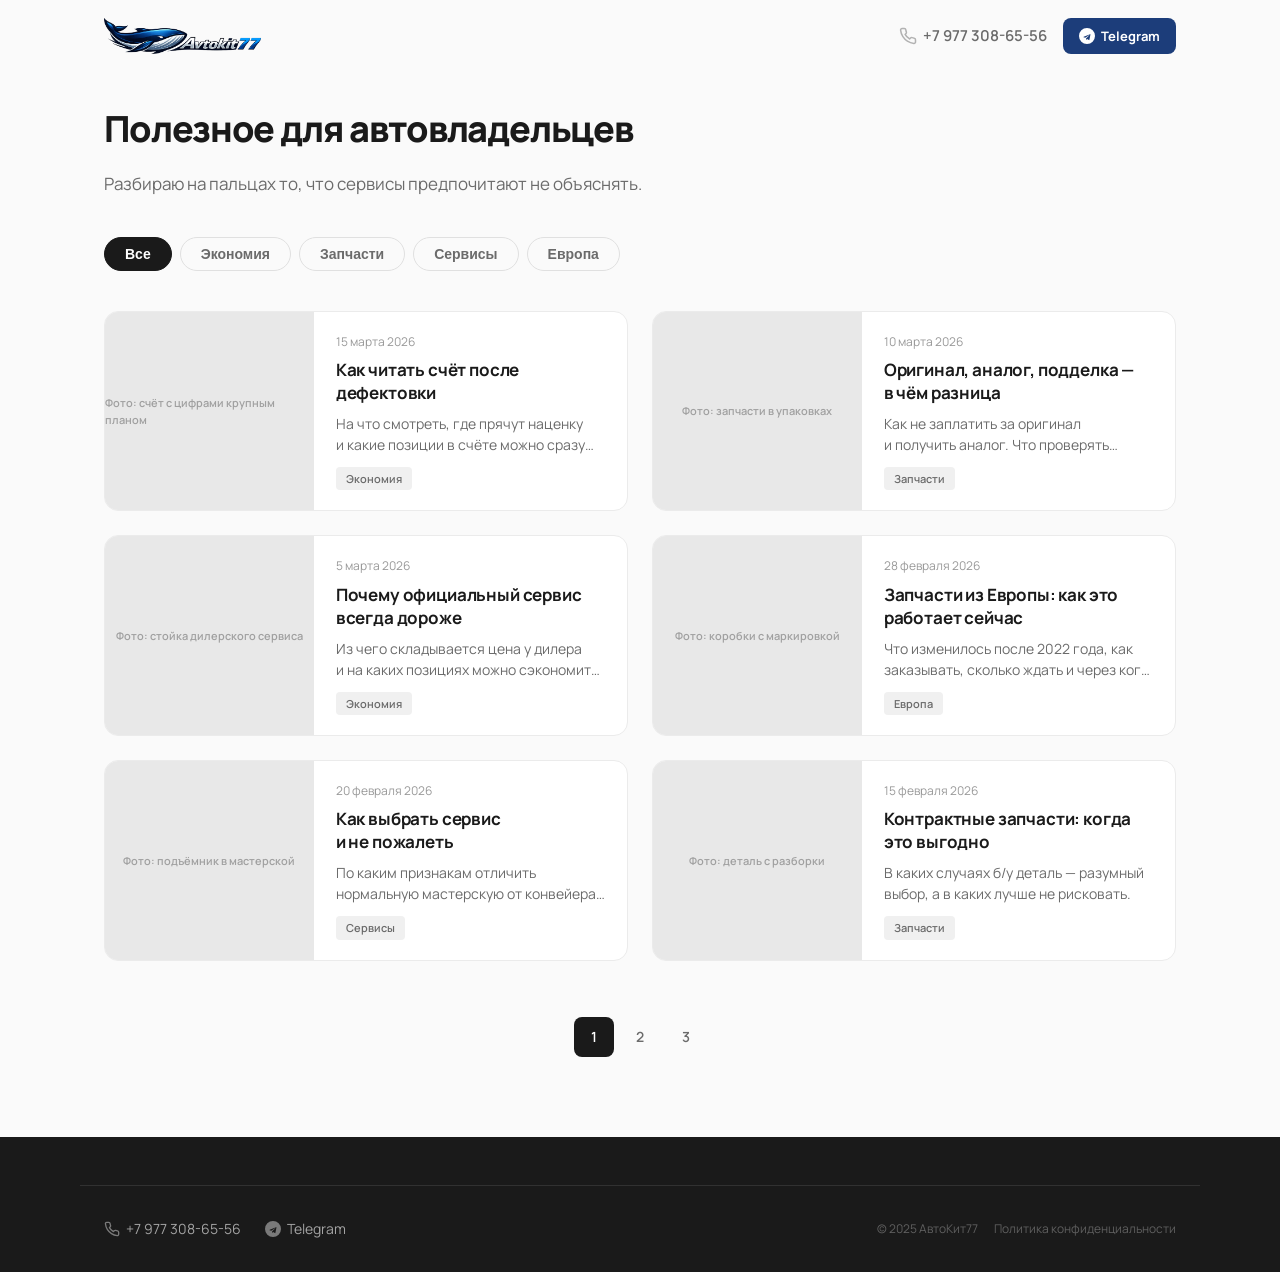
==== blog/index.html @ f8878cfb "Initial commit: landing page + blog Landing: hero, how it works, cases slider, metrics, why me, know" ====
<!DOCTYPE html>
<html lang="ru">
<head>
  <meta charset="UTF-8">
  <meta name="viewport" content="width=device-width, initial-scale=1.0">
  <title>Полезное для автовладельцев — блог АвтоКит77</title>
  <meta name="description" content="Разбираю на пальцах то, что сервисы предпочитают не объяснять. Как читать счета, выбирать запчасти и не переплачивать за ремонт.">
  <link rel="canonical" href="https://autokit.ru/blog/">
  <meta property="og:type" content="website">
  <meta property="og:title" content="Полезное для автовладельцев — блог АвтоКит77">
  <meta property="og:description" content="Разбираю на пальцах то, что сервисы предпочитают не объяснять.">
  <meta property="og:url" content="https://autokit.ru/blog/">
  <meta property="og:locale" content="ru_RU">
  <meta property="og:site_name" content="АвтоКит77">
  <link rel="preconnect" href="https://fonts.googleapis.com">
  <link rel="preconnect" href="https://fonts.gstatic.com" crossorigin>
  <link href="https://fonts.googleapis.com/css2?family=Manrope:wght@400;500;600;700;800&display=swap" rel="stylesheet">
  <link rel="stylesheet" href="/style.css">
  <link rel="stylesheet" href="/blog.css">
  <script src="/script.js" defer></script>
</head>
<body>

<header class="hd" id="hd">
  <div class="hd__in">
    <a href="/" class="hd__logo"><img src="/img/logo-clean.png" alt="АвтоКит" class="hd__logo-img"></a>
    <div class="hd__right">
      <a href="tel:+79773086556" class="hd__phone">
        <svg width="18" height="18" viewBox="0 0 24 24" fill="none" stroke="currentColor" stroke-width="2" stroke-linecap="round" stroke-linejoin="round"><path d="M22 16.92v3a2 2 0 0 1-2.18 2 19.79 19.79 0 0 1-8.63-3.07 19.5 19.5 0 0 1-6-6 19.79 19.79 0 0 1-3.07-8.67A2 2 0 0 1 4.11 2h3a2 2 0 0 1 2 1.72c.127.96.361 1.903.7 2.81a2 2 0 0 1-.45 2.11L8.09 9.91a16 16 0 0 0 6 6l1.27-1.27a2 2 0 0 1 2.11-.45c.907.339 1.85.573 2.81.7A2 2 0 0 1 22 16.92z"/></svg>
        +7 977 308-65-56
      </a>
      <a href="https://t.me/+79773086556" class="hd__tg" target="_blank" rel="noopener">
        <svg width="16" height="16" viewBox="0 0 24 24" fill="currentColor"><path d="M11.944 0A12 12 0 1 0 24 12.056A12.014 12.014 0 0 0 11.944 0Zm5.655 7.82L15.6 17.73c-.12.54-.44.67-.89.42l-2.46-1.81-1.19 1.14a.62.62 0 0 1-.49.24l.18-2.5 4.56-4.12c.2-.18-.04-.27-.3-.1l-5.64 3.55-2.43-.76c-.53-.16-.54-.53.11-.78l9.49-3.66c.44-.16.82.1.68.76Z"/></svg>
        Telegram
      </a>
    </div>
  </div>
</header>

<main class="blog-main">

  <div class="blog-head">
    <h1>Полезное для автовладельцев</h1>
    <p>Разбираю на&nbsp;пальцах то, что сервисы предпочитают не&nbsp;объяснять.</p>
  </div>

  <!-- Фильтры -->
  <div class="blog-filters">
    <button class="blog-tag blog-tag--active" data-filter="all">Все</button>
    <button class="blog-tag" data-filter="economy">Экономия</button>
    <button class="blog-tag" data-filter="parts">Запчасти</button>
    <button class="blog-tag" data-filter="service">Сервисы</button>
    <button class="blog-tag" data-filter="europe">Европа</button>
  </div>

  <!-- Карточки -->
  <div class="blog-grid">

    <a href="kak-chitat-schet-posle-defektovki/" class="blog-card" data-cat="economy">
      <div class="blog-card__img">
        <div class="blog-card__ph">Фото: счёт с цифрами крупным планом</div>
      </div>
      <div class="blog-card__body">
        <span class="blog-card__date">15 марта 2026</span>
        <h2>Как читать счёт после дефектовки</h2>
        <p>На что смотреть, где прячут наценку и&nbsp;какие позиции в&nbsp;счёте можно сразу ставить под сомнение.</p>
        <span class="blog-card__tag">Экономия</span>
      </div>
    </a>

    <a href="#" class="blog-card" data-cat="parts">
      <div class="blog-card__img">
        <div class="blog-card__ph">Фото: запчасти в упаковках</div>
      </div>
      <div class="blog-card__body">
        <span class="blog-card__date">10 марта 2026</span>
        <h2>Оригинал, аналог, подделка — в&nbsp;чём разница</h2>
        <p>Как не&nbsp;заплатить за&nbsp;оригинал и&nbsp;получить аналог. Что проверять на&nbsp;упаковке и&nbsp;внутри.</p>
        <span class="blog-card__tag">Запчасти</span>
      </div>
    </a>

    <a href="#" class="blog-card" data-cat="economy">
      <div class="blog-card__img">
        <div class="blog-card__ph">Фото: стойка дилерского сервиса</div>
      </div>
      <div class="blog-card__body">
        <span class="blog-card__date">5 марта 2026</span>
        <h2>Почему официальный сервис всегда дороже</h2>
        <p>Из&nbsp;чего складывается цена у&nbsp;дилера и&nbsp;на&nbsp;каких позициях можно сэкономить без риска.</p>
        <span class="blog-card__tag">Экономия</span>
      </div>
    </a>

    <a href="#" class="blog-card" data-cat="europe">
      <div class="blog-card__img">
        <div class="blog-card__ph">Фото: коробки с маркировкой</div>
      </div>
      <div class="blog-card__body">
        <span class="blog-card__date">28 февраля 2026</span>
        <h2>Запчасти из Европы: как это работает сейчас</h2>
        <p>Что изменилось после 2022 года, как заказывать, сколько ждать и&nbsp;через кого оплачивать.</p>
        <span class="blog-card__tag">Европа</span>
      </div>
    </a>

    <a href="#" class="blog-card" data-cat="service">
      <div class="blog-card__img">
        <div class="blog-card__ph">Фото: подъёмник в мастерской</div>
      </div>
      <div class="blog-card__body">
        <span class="blog-card__date">20 февраля 2026</span>
        <h2>Как выбрать сервис и&nbsp;не&nbsp;пожалеть</h2>
        <p>По&nbsp;каким признакам отличить нормальную мастерскую от&nbsp;конвейера, который накрутит и&nbsp;навяжет.</p>
        <span class="blog-card__tag">Сервисы</span>
      </div>
    </a>

    <a href="#" class="blog-card" data-cat="parts">
      <div class="blog-card__img">
        <div class="blog-card__ph">Фото: деталь с разборки</div>
      </div>
      <div class="blog-card__body">
        <span class="blog-card__date">15 февраля 2026</span>
        <h2>Контрактные запчасти: когда это выгодно</h2>
        <p>В&nbsp;каких случаях б/у деталь — разумный выбор, а&nbsp;в&nbsp;каких лучше не&nbsp;рисковать.</p>
        <span class="blog-card__tag">Запчасти</span>
      </div>
    </a>

  </div>

  <!-- Пагинация -->
  <nav class="blog-pag">
    <span class="blog-pag__item blog-pag__item--active">1</span>
    <a href="#" class="blog-pag__item">2</a>
    <a href="#" class="blog-pag__item">3</a>
  </nav>

</main>

<!-- Footer (same as landing) -->
<footer class="final-ft" style="padding-top:48px">
  <div class="final-ft__divider" style="margin-top:0"></div>
  <div class="final-ft__footer">
    <div class="final-ft__contacts">
      <a href="tel:+79773086556" class="final-ft__link">
        <svg width="16" height="16" viewBox="0 0 24 24" fill="none" stroke="currentColor" stroke-width="2" stroke-linecap="round" stroke-linejoin="round"><path d="M22 16.92v3a2 2 0 0 1-2.18 2 19.79 19.79 0 0 1-8.63-3.07 19.5 19.5 0 0 1-6-6 19.79 19.79 0 0 1-3.07-8.67A2 2 0 0 1 4.11 2h3a2 2 0 0 1 2 1.72c.127.96.361 1.903.7 2.81a2 2 0 0 1-.45 2.11L8.09 9.91a16 16 0 0 0 6 6l1.27-1.27a2 2 0 0 1 2.11-.45c.907.339 1.85.573 2.81.7A2 2 0 0 1 22 16.92z"/></svg>
        +7 977 308-65-56
      </a>
      <a href="https://t.me/+79773086556" class="final-ft__link" target="_blank" rel="noopener">
        <svg width="16" height="16" viewBox="0 0 24 24" fill="currentColor"><path d="M11.944 0A12 12 0 1 0 24 12.056A12.014 12.014 0 0 0 11.944 0Zm5.655 7.82L15.6 17.73c-.12.54-.44.67-.89.42l-2.46-1.81-1.19 1.14a.62.62 0 0 1-.49.24l.18-2.5 4.56-4.12c.2-.18-.04-.27-.3-.1l-5.64 3.55-2.43-.76c-.53-.16-.54-.53.11-.78l9.49-3.66c.44-.16.82.1.68.76Z"/></svg>
        Telegram
      </a>
    </div>
    <div class="final-ft__legal">
      <span>&copy; 2025 АвтоКит77</span>
      <a href="#">Политика конфиденциальности</a>
    </div>
  </div>
</footer>

</body>
</html>
---- style.css ----
/* ========================================
   VARIABLES
   ======================================== */
:root {
  --bg: #FAFAFA;
  --text: #1A1A1A;
  --text-mid: #6B6B6B;
  --text-light: #999;
  --accent: #1C3D7A;
  --accent-hover: #152F60;
  --font: 'Manrope', system-ui, -apple-system, sans-serif;
}

/* ========================================
   RESET
   ======================================== */
*, *::before, *::after { box-sizing: border-box; margin: 0; padding: 0; }
html { scroll-behavior: smooth; }
body {
  font-family: var(--font);
  font-size: 16px;
  line-height: 1.6;
  color: var(--text);
  background: var(--bg);
  -webkit-font-smoothing: antialiased;
  -moz-osx-font-smoothing: grayscale;
}
img { max-width: 100%; display: block; }
a { color: inherit; text-decoration: none; }

/* ========================================
   HEADER
   ======================================== */
.hd {
  position: fixed; top: 0; left: 0; right: 0; z-index: 100;
  background: transparent;
  transition: background .3s, box-shadow .3s;
}
.hd.scrolled {
  background: rgba(250,250,250,.85);
  backdrop-filter: blur(12px); -webkit-backdrop-filter: blur(12px);
  box-shadow: 0 1px 8px rgba(0,0,0,.06);
}
.hd__in {
  max-width: 1120px; margin: 0 auto; padding: 0 24px;
  display: flex; align-items: center; justify-content: space-between;
  height: 64px;
}
.hd__logo {
  display: flex; align-items: center;
}
.hd__logo-img {
  height: 36px; width: auto;
}
.hd__right {
  display: flex; align-items: center; gap: 16px;
}
.hd__phone {
  display: inline-flex; align-items: center; gap: 6px;
  font-size: 15px; font-weight: 600;
  color: var(--text-mid);
  transition: color .2s;
}
.hd__phone svg { flex-shrink: 0; opacity: .5; }
.hd__phone:hover { color: var(--text); }
.hd__phone:hover svg { opacity: .8; }
.hd__tg {
  display: inline-flex; align-items: center; gap: 6px;
  padding: 8px 16px;
  background: var(--accent); color: #fff;
  font-size: 13px; font-weight: 700;
  border-radius: 8px;
  transition: background .2s;
}
.hd__tg:hover { background: var(--accent-hover); }

/* ========================================
   HERO
   ======================================== */
.hero {
  min-height: 100vh; min-height: 100dvh;
  display: flex; align-items: center;
  background: var(--bg);
  padding-top: 64px;
}

.hero__inner {
  width: 100%; max-width: 1120px; margin: 0 auto;
  padding: 96px 24px 48px;
  display: flex; flex-direction: column;
}

.hero__content {
  max-width: 600px;
}

/* --- H1 --- */
.hero h1 {
  font-size: 32px; font-weight: 800;
  line-height: 1.22; letter-spacing: -.03em;
  color: var(--text);
  margin-bottom: 32px;
}
.hero h1 em {
  font-style: normal;
  color: #fff;
  background: #3B82F6;
  padding: 0 10px;
  border-radius: 4px;
}

/* --- Brand logos --- */
.hero__brands {
  display: flex; flex-wrap: wrap; align-items: center;
  gap: 20px;
  margin-bottom: 24px;
}
.hero__brands-img {
  width: 100%; max-width: 520px;
  height: auto;
}

/* --- Subheading --- */
.hero__sub {
  font-size: 17px; line-height: 1.6;
  color: var(--text-mid);
  margin-bottom: 36px;
}

/* --- CTA --- */
.hero__cta {
  display: inline-block;
  padding: 16px 40px;
  background: var(--accent); color: #fff;
  font-weight: 700; font-size: 16px;
  border-radius: 10px;
  transition: background .2s, transform .15s;
}
.hero__cta:hover {
  background: var(--accent-hover);
  transform: translateY(-1px);
}
.hero__cta:active { transform: none; }

/* --- Trust line --- */
.hero__trust {
  margin-top: 16px;
  font-size: 13px;
  color: var(--text-light);
}

/* --- Photo --- */
.hero__photo {
  margin-top: 48px;
  display: flex; justify-content: center;
}
.hero__img-placeholder {
  width: 240px; aspect-ratio: 4/5;
  background: #F0F0F0;
  border-radius: 16px;
  display: flex; flex-direction: column;
  align-items: center; justify-content: center;
  gap: 4px;
  color: #C0C0C0; font-size: 13px; font-weight: 600;
}

/* ========================================
   HOW IT WORKS
   ======================================== */
.how {
  background: #F5F5F5;
  padding: 80px 0;
}
.how__inner {
  max-width: 1120px; margin: 0 auto; padding: 0 24px;
}
.how h2 {
  font-size: 28px; font-weight: 800;
  letter-spacing: -.02em;
  margin-bottom: 48px;
}
.how__steps {
  display: flex; flex-direction: column;
  gap: 0;
}
.how__step {
  padding: 0 0 32px;
}
.how__num {
  font-size: 40px; font-weight: 800;
  color: var(--accent);
  line-height: 1;
  margin-bottom: 12px;
}
.how__step h3 {
  font-size: 18px; font-weight: 700;
  margin-bottom: 8px;
  letter-spacing: -.01em;
}
.how__step p {
  font-size: 15px; line-height: 1.6;
  color: var(--text-mid);
  max-width: 340px;
}
.how__line {
  width: 1px; height: 32px;
  background: #D5D5D5;
  margin: 0 0 32px 18px;
}
.how__cta {
  margin-top: 48px;
}

/* ========================================
   CASES (slider)
   ======================================== */
.cases {
  background: var(--bg);
  padding: 100px 0 80px;
  overflow: hidden;
}
.cases__head {
  max-width: 1120px; margin: 0 auto; padding: 0 24px;
  display: flex; justify-content: space-between; align-items: center;
  margin-bottom: 48px;
}
.cases h2 {
  font-size: 32px; font-weight: 800;
  letter-spacing: -.02em;
}
.cases__arrows {
  display: flex; gap: 8px;
}
.cases__arrow {
  width: 48px; height: 48px;
  border: 1px solid #D5D5D5;
  border-radius: 50%;
  display: flex; align-items: center; justify-content: center;
  color: var(--text);
  cursor: pointer; background: #fff;
  transition: border-color .2s, color .2s;
}
.cases__arrow:hover {
  border-color: var(--text);
}
.cases__arrow:disabled {
  opacity: .3; pointer-events: none;
}

/* Track */
.cases__track {
  display: flex;
  gap: 24px;
  max-width: 1120px; margin: 0 auto; padding: 0 24px;
  transition: transform .45s cubic-bezier(.4,0,.2,1);
}

/* Single case card */
.case {
  flex: 0 0 100%;
  display: flex; gap: 32px;
  background: #fff;
  border: 1px solid #EBEBEB;
  border-radius: 16px;
  padding: 24px;
  min-height: 0;
}

/* Photo collage (left) */
.case__photos {
  flex: 0 0 46%;
  display: flex; flex-direction: column; gap: 8px;
}
.case__ph {
  background: #F0F0F0;
  border-radius: 10px;
  display: flex; align-items: center; justify-content: center;
  color: #B0B0B0; font-size: 12px; font-weight: 600;
}
.case__ph--main {
  flex: 1;
  min-height: 200px;
}
.case__ph-row {
  display: flex; gap: 8px;
}
.case__ph--small {
  flex: 1;
  height: 120px;
}

/* Text (right) */
.case__text {
  flex: 1;
  display: flex; flex-direction: column; justify-content: center;
}
.case__car {
  font-size: 22px; font-weight: 800;
  letter-spacing: -.02em;
  margin-bottom: 16px;
}
.case__problem {
  font-size: 15px; line-height: 1.6;
  color: var(--text-mid);
  margin-bottom: 16px;
}
.case__solution {
  font-size: 15px; line-height: 1.6;
  color: var(--text);
  margin-bottom: 24px;
}
.case__result {
  font-size: 18px; font-weight: 700;
  margin-bottom: 8px;
}
.case__saving {
  font-size: 20px; font-weight: 800;
  color: var(--accent);
  margin-bottom: 16px;
}
.case__emotion {
  font-size: 14px; line-height: 1.5;
  color: var(--text-light);
  font-style: italic;
}

/* Dots */
.cases__dots {
  display: flex; justify-content: center; gap: 10px;
  margin-top: 32px;
}
.cases__dot {
  width: 10px; height: 10px;
  border-radius: 50%;
  border: none; background: #D5D5D5;
  cursor: pointer;
  transition: background .2s;
}
.cases__dot--active {
  background: var(--accent);
}

/* CTA */
.cases__cta {
  max-width: 1120px; margin: 48px auto 0; padding: 0 24px;
}

/* ========================================
   METRICS
   ======================================== */
.metrics {
  background: #F5F5F5;
  padding: 64px 0;
}
.metrics__inner {
  max-width: 1120px; margin: 0 auto; padding: 0 24px;
  display: flex; align-items: flex-start;
  gap: 0;
}
.metrics__item {
  flex: 1;
  text-align: center;
  padding: 0 20px;
}
.metrics__num {
  font-size: 36px; font-weight: 800;
  color: var(--accent);
  letter-spacing: -.03em;
  line-height: 1.1;
  margin-bottom: 10px;
}
.metrics__num--icon {
  display: flex; justify-content: center;
  color: var(--accent);
}
.metrics__label {
  font-size: 14px; line-height: 1.5;
  color: var(--text-mid);
}
.metrics__div {
  width: 1px;
  align-self: stretch;
  background: #D8D8D8;
  flex-shrink: 0;
}

/* ========================================
   WHY ME
   ======================================== */
.why {
  background: var(--bg);
  padding: 100px 0;
}
.why__inner {
  max-width: 1120px; margin: 0 auto; padding: 0 24px;
  display: flex; gap: 64px; align-items: flex-start;
}
.why__content {
  flex: 1;
}
.why h2 {
  font-size: 32px; font-weight: 800;
  letter-spacing: -.02em;
  margin-bottom: 40px;
  line-height: 1.2;
}
.why__list {
  display: flex; flex-direction: column;
  gap: 28px;
}
.why__item {
  display: flex; gap: 16px;
  align-items: flex-start;
}
.why__icon {
  flex-shrink: 0;
  width: 44px; height: 44px;
  background: #F0F0F0;
  border-radius: 10px;
  display: flex; align-items: center; justify-content: center;
  color: var(--accent);
}
.why__body h3 {
  font-size: 16px; font-weight: 700;
  margin-bottom: 4px;
  letter-spacing: -.01em;
}
.why__body p {
  font-size: 15px; line-height: 1.55;
  color: var(--text-mid);
}
.why__photo {
  flex: 0 0 380px;
  position: sticky; top: 40px;
}
.why__ph {
  width: 100%; aspect-ratio: 3/4;
  background: #F0F0F0;
  border-radius: 16px;
  display: flex; flex-direction: column;
  align-items: center; justify-content: center;
  gap: 6px;
  color: #B0B0B0; font-size: 14px; font-weight: 600;
}

/* ========================================
   KNOWLEDGE BASE
   ======================================== */
.kb {
  background: #F5F5F5;
  padding: 100px 0;
}
.kb__inner {
  max-width: 1120px; margin: 0 auto; padding: 0 24px;
}
.kb h2 {
  font-size: 32px; font-weight: 800;
  letter-spacing: -.02em;
  margin-bottom: 48px;
}
.kb__grid {
  display: grid;
  grid-template-columns: repeat(3, 1fr);
  gap: 24px;
}
.kb__card {
  background: #fff;
  border: 1px solid #EBEBEB;
  border-radius: 14px;
  overflow: hidden;
  text-decoration: none; color: inherit;
  transition: transform .25s, border-color .25s;
}
.kb__card:hover {
  transform: translateY(-4px);
  border-color: var(--accent);
}
.kb__img {
  overflow: hidden;
  aspect-ratio: 16/9;
}
.kb__img img {
  width: 100%; height: 100%;
  object-fit: cover;
  transition: transform .4s;
}
.kb__card:hover .kb__img img {
  transform: scale(1.03);
}
.kb__ph {
  width: 100%; height: 100%;
  background: #E8E8E8;
  display: flex; align-items: center; justify-content: center;
  font-size: 12px; font-weight: 600;
  color: #A0A0A0;
  transition: transform .4s;
}
.kb__card:hover .kb__ph {
  transform: scale(1.03);
}
.kb__body {
  padding: 20px 22px 24px;
}
.kb__card h3 {
  font-size: 16px; font-weight: 700;
  line-height: 1.35;
  margin-bottom: 8px;
  letter-spacing: -.01em;
}
.kb__card p {
  font-size: 14px; line-height: 1.5;
  color: var(--text-mid);
}

/* ========================================
   FAQ
   ======================================== */
.faq {
  background: var(--bg);
  padding: 100px 0;
}
.faq__inner {
  max-width: 720px; margin: 0 auto; padding: 0 24px;
}
.faq h2 {
  font-size: 32px; font-weight: 800;
  letter-spacing: -.02em;
  margin-bottom: 48px;
}
.faq__list {
  display: flex; flex-direction: column;
}
.faq__item {
  border-bottom: 1px solid #E8E8E8;
}
.faq__item:first-child { border-top: 1px solid #E8E8E8; }
.faq__q {
  width: 100%; padding: 20px 0;
  display: flex; justify-content: space-between; align-items: center;
  gap: 16px; text-align: left;
  font-size: 16px; font-weight: 700;
  background: none; border: none; cursor: pointer;
  color: var(--text);
}
.faq__q span { flex: 1; }
.faq__chevron {
  flex-shrink: 0;
  color: var(--text-light);
  transition: transform .3s;
}
.faq__item.open .faq__chevron {
  transform: rotate(180deg);
}
.faq__a {
  max-height: 0; overflow: hidden;
  transition: max-height .35s ease;
}
.faq__a p {
  padding: 0 0 20px;
  font-size: 15px; line-height: 1.6;
  color: var(--text-mid);
}

/* ========================================
   FINAL CTA + FOOTER (unified)
   ======================================== */
.final-ft {
  background: #1A1A1A;
  padding: 100px 0 32px;
}

/* CTA area */
.final-ft__cta {
  max-width: 640px; margin: 0 auto; padding: 0 24px;
  text-align: center;
}
.final-ft h2 {
  font-size: 32px; font-weight: 800;
  color: #fff;
  letter-spacing: -.02em;
  line-height: 1.2;
  margin-bottom: 16px;
}
.final-ft__sub {
  font-size: 17px; line-height: 1.6;
  color: rgba(255,255,255,.5);
  margin-bottom: 40px;
}
.final-ft__btn {
  display: inline-flex; gap: 10px;
}
.final-ft__alt {
  margin-top: 24px;
  font-size: 14px;
  color: rgba(255,255,255,.35);
}
.final-ft__alt a {
  color: rgba(255,255,255,.6);
  transition: color .2s;
}
.final-ft__alt a:hover { color: #fff; }

/* Divider */
.final-ft__divider {
  max-width: 1120px; margin: 64px auto 0;
  padding: 0 24px;
  border-top: 1px solid rgba(255,255,255,.1);
}

/* Footer area */
.final-ft__footer {
  max-width: 1120px; margin: 0 auto;
  padding: 32px 24px 0;
  display: flex; justify-content: space-between; align-items: center;
}
.final-ft__contacts {
  display: flex; gap: 24px;
}
.final-ft__link {
  display: inline-flex; align-items: center; gap: 6px;
  font-size: 14px;
  color: rgba(255,255,255,.6);
  transition: color .2s;
}
.final-ft__link:hover { color: #fff; }
.final-ft__link svg { flex-shrink: 0; opacity: .7; }
.final-ft__link:hover svg { opacity: 1; }
.final-ft__legal {
  display: flex; align-items: center; gap: 16px;
  font-size: 12px; color: rgba(255,255,255,.3);
}
.final-ft__legal a {
  color: rgba(255,255,255,.3);
  transition: color .2s;
}
.final-ft__legal a:hover { color: rgba(255,255,255,.6); }

/* ========================================
   MODAL
   ======================================== */
.modal {
  position: fixed; inset: 0; z-index: 9999;
  display: flex; align-items: center; justify-content: center;
  padding: 16px;
  opacity: 0; pointer-events: none;
  transition: opacity .3s;
}
.modal.open {
  opacity: 1; pointer-events: auto;
}
.modal__overlay {
  position: absolute; inset: 0;
  background: rgba(0,0,0,.55);
}
.modal__card {
  position: relative;
  background: #fff;
  border-radius: 16px;
  width: 100%; max-width: 480px;
  max-height: 90vh; overflow-y: auto;
  padding: 36px 32px;
  transform: translateY(20px);
  transition: transform .3s;
}
.modal.open .modal__card {
  transform: none;
}
.modal__close {
  position: absolute; top: 16px; right: 16px;
  width: 36px; height: 36px;
  display: flex; align-items: center; justify-content: center;
  color: var(--text-light); background: none; border: none;
  cursor: pointer; border-radius: 8px;
  transition: background .2s, color .2s;
}
.modal__close:hover { background: #F0F0F0; color: var(--text); }
.modal__title {
  font-size: 22px; font-weight: 800;
  letter-spacing: -.02em;
  margin-bottom: 8px;
}
.modal__sub {
  font-size: 14px; line-height: 1.5;
  color: var(--text-mid);
  margin-bottom: 28px;
}
.modal__form {
  display: flex; flex-direction: column; gap: 14px;
}
.modal__input {
  width: 100%; padding: 13px 16px;
  border: 1.5px solid #E0E0E0;
  border-radius: 10px;
  font-size: 15px; color: var(--text);
  background: #FAFAFA;
  outline: none;
  transition: border-color .2s, background .2s;
}
.modal__input:focus {
  border-color: var(--accent); background: #fff;
}
.modal__input::placeholder { color: #A0A0A0; }
.modal__textarea { resize: vertical; min-height: 72px; }

/* Drop zone */
.modal__drop {
  display: block; cursor: pointer;
  border: 1.5px dashed #D0D0D0;
  border-radius: 10px;
  padding: 20px;
  transition: border-color .2s, background .2s;
}
.modal__drop:hover,
.modal__drop.dragover {
  border-color: var(--accent); background: rgba(28,61,122,.03);
}
.modal__file-input {
  position: absolute; width: 0; height: 0; opacity: 0;
}
.modal__drop-content {
  display: flex; flex-direction: column;
  align-items: center; gap: 8px;
  color: #A0A0A0;
}
.modal__drop-content span { font-size: 13px; }
.modal__files {
  display: flex; flex-wrap: wrap; gap: 8px;
  margin-top: 8px;
}
.modal__file-tag {
  display: inline-flex; align-items: center; gap: 6px;
  padding: 4px 10px;
  background: #F0F0F0;
  border-radius: 6px;
  font-size: 12px; color: var(--text-mid);
}
.modal__file-rm {
  background: none; border: none; cursor: pointer;
  color: var(--text-light); font-size: 14px; line-height: 1;
  padding: 0;
}
.modal__file-rm:hover { color: var(--text); }

/* Submit */
.modal__submit {
  width: 100%; padding: 15px;
  background: var(--accent); color: #fff;
  font-size: 16px; font-weight: 700;
  border: none; border-radius: 10px;
  cursor: pointer;
  transition: background .2s;
}
.modal__submit:hover { background: var(--accent-hover); }
.modal__submit:disabled { opacity: .5; pointer-events: none; }
.modal__legal {
  font-size: 12px; color: var(--text-light);
  text-align: center;
}
.modal__legal a { color: var(--text-mid); text-decoration: underline; }

/* Success */
.modal__success {
  text-align: center; padding: 24px 0;
}
.modal__success svg {
  color: var(--accent); margin-bottom: 16px;
}
.modal__success h3 {
  font-size: 22px; font-weight: 800;
  margin-bottom: 8px;
}
.modal__success p {
  font-size: 15px; color: var(--text-mid);
  line-height: 1.5;
}

/* ========================================
   UTILITIES
   ======================================== */
.sr-only {
  position: absolute;
  width: 1px; height: 1px;
  padding: 0; margin: -1px;
  overflow: hidden;
  clip: rect(0,0,0,0);
  white-space: nowrap;
  border: 0;
}

/* ========================================
   DESKTOP (900px+)
   ======================================== */
@media (min-width: 900px) {

  .hd__in { height: 72px; }

  .hero__inner {
    flex-direction: row;
    align-items: center;
    padding-top: 0; padding-bottom: 0;
    min-height: 100vh; min-height: 100dvh;
    gap: 48px;
  }

  .hero__content {
    flex: 1 1 58%;
  }

  .hero h1 { font-size: 40px; }

  .hero__photo {
    flex: 0 0 36%;
    margin-top: 0;
    align-self: center;
    justify-content: flex-end;
  }

  .hero__img-placeholder {
    width: 100%; max-width: 340px;
    aspect-ratio: 3/4;
    border-radius: 20px;
  }

  .how { padding: 100px 0; }
  .how h2 { font-size: 32px; margin-bottom: 56px; }
  .how__steps {
    flex-direction: row;
    gap: 0;
    align-items: flex-start;
  }
  .how__step {
    flex: 1; padding: 0 24px 0 0;
  }
  .how__line {
    width: 1px; height: 80px;
    margin: 12px 24px 0 0;
    flex-shrink: 0;
  }
  .how__cta { margin-top: 56px; }
}

@media (min-width: 1100px) {
  .hero h1 { font-size: 46px; }
  .hero__inner { gap: 64px; }
  .hero__img-placeholder { max-width: 420px; }
}
---- blog.css ----
/* ========================================
   BLOG — Listing page
   ======================================== */
.blog-main {
  max-width: 1120px; margin: 0 auto;
  padding: 100px 24px 80px;
}
.blog-head {
  margin-bottom: 40px;
}
.blog-head h1 {
  font-size: 36px; font-weight: 800;
  letter-spacing: -.03em;
  margin-bottom: 12px;
}
.blog-head p {
  font-size: 17px; color: var(--text-mid);
}

/* Filters */
.blog-filters {
  display: flex; gap: 8px;
  margin-bottom: 40px;
  overflow-x: auto;
  -webkit-overflow-scrolling: touch;
}
.blog-tag {
  padding: 8px 20px;
  border: 1.5px solid #E0E0E0;
  border-radius: 999px;
  font-size: 14px; font-weight: 600;
  color: var(--text-mid);
  background: none; cursor: pointer;
  white-space: nowrap;
  transition: all .2s;
}
.blog-tag:hover {
  border-color: var(--text);
  color: var(--text);
}
.blog-tag--active {
  background: var(--text);
  color: #fff;
  border-color: var(--text);
}

/* Card grid — 2 columns */
.blog-grid {
  display: grid;
  grid-template-columns: 1fr 1fr;
  gap: 24px;
}

/* Blog card — horizontal */
.blog-card {
  display: flex;
  background: #fff;
  border: 1px solid #EBEBEB;
  border-radius: 14px;
  overflow: hidden;
  text-decoration: none; color: inherit;
  transition: transform .25s, border-color .25s;
}
.blog-card:hover {
  transform: translateY(-3px);
  border-color: var(--accent);
}
.blog-card__img {
  flex: 0 0 40%;
  overflow: hidden;
  aspect-ratio: 3/2;
}
.blog-card__img img {
  width: 100%; height: 100%;
  object-fit: cover;
  transition: transform .4s;
}
.blog-card:hover .blog-card__img img,
.blog-card:hover .blog-card__ph {
  transform: scale(1.03);
}
.blog-card__ph {
  width: 100%; height: 100%;
  background: #E8E8E8;
  display: flex; align-items: center; justify-content: center;
  font-size: 11px; font-weight: 600; color: #A0A0A0;
  transition: transform .4s;
}
.blog-card__body {
  flex: 1;
  padding: 20px 22px;
  display: flex; flex-direction: column;
}
.blog-card__date {
  font-size: 12px; color: var(--text-light);
  margin-bottom: 8px;
}
.blog-card h2, .blog-card h3 {
  font-size: 17px; font-weight: 700;
  line-height: 1.35;
  letter-spacing: -.01em;
  margin-bottom: 8px;
  display: -webkit-box;
  -webkit-line-clamp: 2;
  -webkit-box-orient: vertical;
  overflow: hidden;
}
.blog-card p {
  font-size: 14px; line-height: 1.5;
  color: var(--text-mid);
  display: -webkit-box;
  -webkit-line-clamp: 2;
  -webkit-box-orient: vertical;
  overflow: hidden;
  flex: 1;
}
.blog-card__tag {
  display: inline-block;
  margin-top: 12px;
  padding: 3px 10px;
  background: #F0F0F0;
  border-radius: 4px;
  font-size: 11px; font-weight: 600;
  color: var(--text-mid);
  align-self: flex-start;
}

/* Compact cards (related) */
.blog-card--compact {
  flex-direction: column;
}
.blog-card--compact .blog-card__img {
  flex: none;
  aspect-ratio: 16/9;
}

/* Pagination */
.blog-pag {
  display: flex; justify-content: center;
  gap: 6px;
  margin-top: 56px;
}
.blog-pag__item {
  display: flex; align-items: center; justify-content: center;
  width: 40px; height: 40px;
  border-radius: 8px;
  font-size: 14px; font-weight: 600;
  color: var(--text-mid);
  text-decoration: none;
  transition: background .2s, color .2s;
}
.blog-pag__item:hover {
  background: #F0F0F0; color: var(--text);
}
.blog-pag__item--active {
  background: var(--text); color: #fff;
}

/* ========================================
   ARTICLE — Single page
   ======================================== */
.article-main {
  padding-top: 84px;
}

/* Breadcrumbs */
.breadcrumbs {
  max-width: 720px; margin: 0 auto;
  padding: 0 24px 24px;
  font-size: 13px; color: var(--text-light);
}
.breadcrumbs a {
  color: var(--text-mid);
  transition: color .2s;
}
.breadcrumbs a:hover { color: var(--text); }
.breadcrumbs__sep { margin: 0 6px; }

/* Article */
.article {
  max-width: 720px; margin: 0 auto;
  padding: 0 24px 80px;
}
.article__header {
  margin-bottom: 32px;
}
.article__header h1 {
  font-size: 36px; font-weight: 800;
  line-height: 1.2;
  letter-spacing: -.03em;
  margin-bottom: 12px;
}
.article__meta {
  font-size: 14px; color: var(--text-light);
}

/* Hero image */
.article__hero {
  margin-bottom: 40px;
  border-radius: 14px;
  overflow: hidden;
}
.article__hero img {
  width: 100%; display: block;
}
.article__hero-ph {
  width: 100%; aspect-ratio: 16/9;
  background: #E8E8E8;
  display: flex; align-items: center; justify-content: center;
  font-size: 13px; font-weight: 600; color: #A0A0A0;
  border-radius: 14px;
}

/* Content */
.article__content {
  font-size: 17px; line-height: 1.7;
  color: var(--text);
}
.article__content p {
  margin-bottom: 20px;
}
.article__content h2 {
  font-size: 24px; font-weight: 800;
  letter-spacing: -.02em;
  margin: 40px 0 16px;
}
.article__content h3 {
  font-size: 20px; font-weight: 700;
  margin: 32px 0 12px;
}
.article__content ul, .article__content ol {
  margin: 0 0 20px 24px;
}
.article__content li {
  margin-bottom: 10px;
  list-style: disc;
}
.article__content ol li { list-style: decimal; }
.article__content blockquote {
  margin: 28px 0;
  padding: 16px 0 16px 24px;
  border-left: 3px solid var(--accent);
}
.article__content blockquote p {
  margin: 0;
  font-size: 16px;
  color: var(--text-mid);
  font-style: italic;
}
.article__content strong { font-weight: 700; }
.article__content img {
  border-radius: 10px;
  margin: 24px 0;
}

/* Author block */
.article__author {
  margin-top: 56px; padding-top: 32px;
  border-top: 1px solid #E8E8E8;
  display: flex; align-items: center; gap: 16px;
  flex-wrap: wrap;
}
.article__author-photo { flex-shrink: 0; }
.article__author-ph {
  width: 48px; height: 48px;
  background: #E8E8E8;
  border-radius: 50%;
  display: flex; align-items: center; justify-content: center;
  font-size: 18px; font-weight: 800; color: var(--text-mid);
}
.article__author-info {
  flex: 1;
}
.article__author-info strong {
  display: block; font-size: 15px;
}
.article__author-info p {
  font-size: 13px; color: var(--text-mid);
  margin: 2px 0 0;
}
.article__author .hero__cta {
  font-size: 14px; padding: 12px 24px;
}

/* Related */
.article__related {
  margin-top: 56px; padding-top: 40px;
  border-top: 1px solid #E8E8E8;
}
.article__related h2 {
  font-size: 24px; font-weight: 800;
  margin-bottom: 24px;
}
.article__related-grid {
  display: grid;
  grid-template-columns: 1fr 1fr;
  gap: 20px;
}
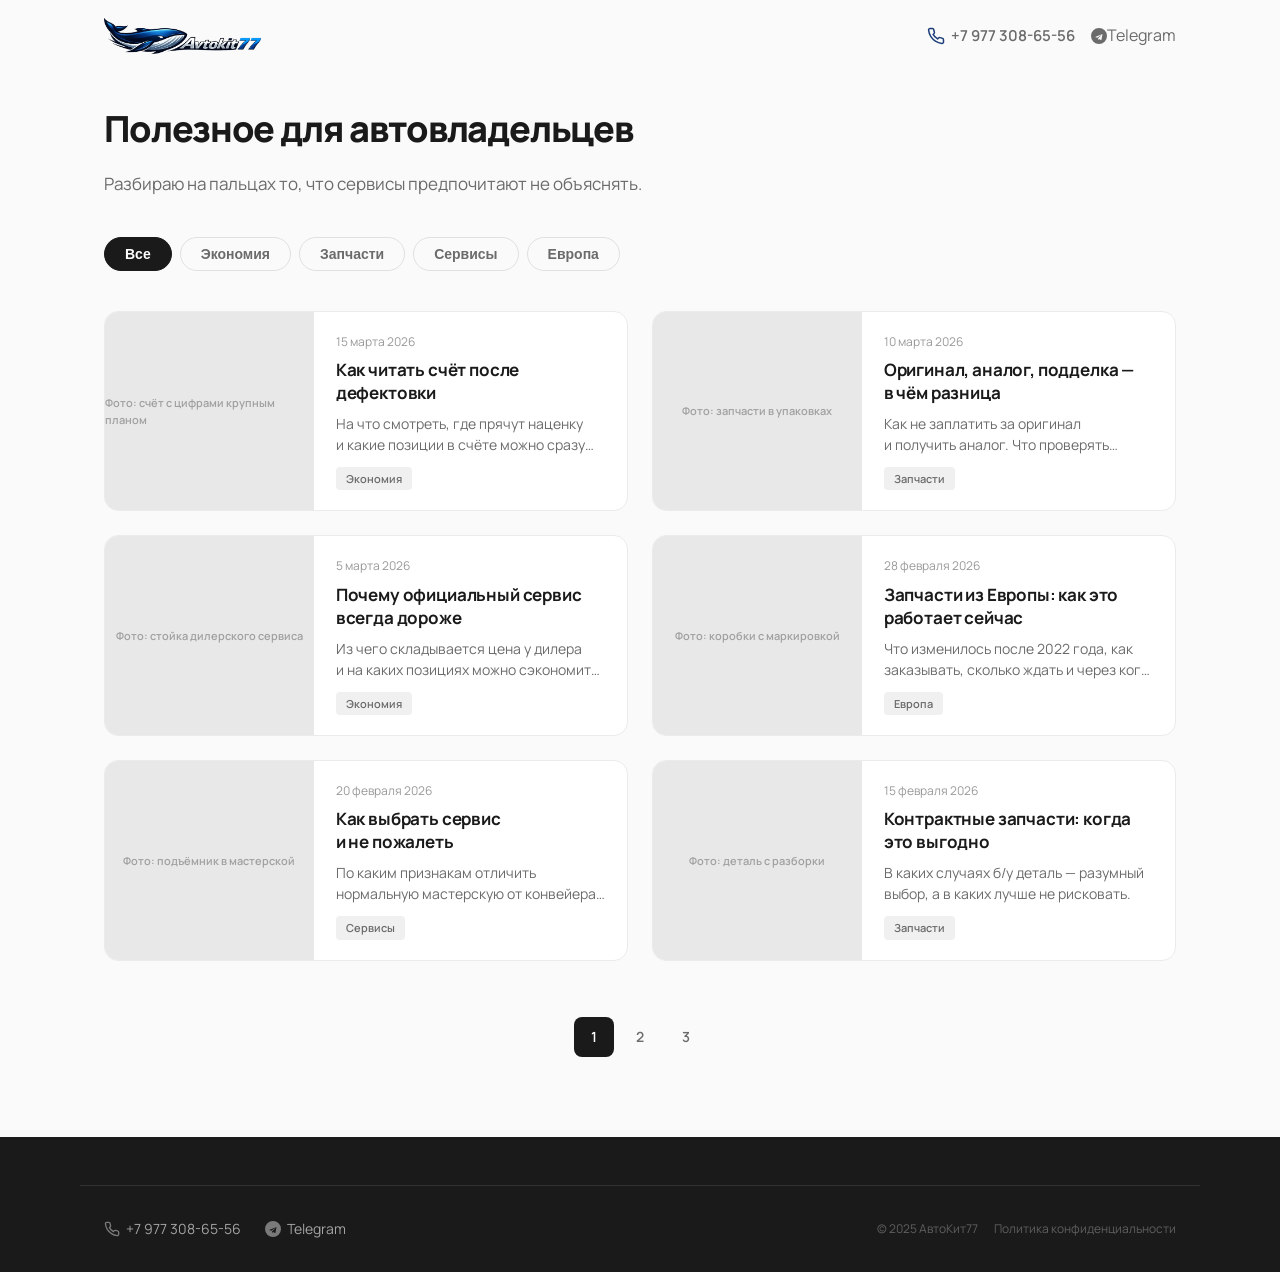
==== commit 95a0f341: "Convert images to WebP" ====
--- a/blog/index.html
+++ b/blog/index.html
@@ -2,7 +2,7 @@
 <html lang="ru">
 <head>
   <meta charset="UTF-8">
-  <meta name="viewport" content="width=device-width, initial-scale=1.0">
+<meta name="viewport" content="width=device-width, initial-scale=1.0">
   <title>Полезное для автовладельцев — блог АвтоКит77</title>
   <meta name="description" content="Разбираю на пальцах то, что сервисы предпочитают не объяснять. Как читать счета, выбирать запчасти и не переплачивать за ремонт.">
   <link rel="canonical" href="https://autokit.ru/blog/">
@@ -15,15 +15,15 @@
   <link rel="preconnect" href="https://fonts.googleapis.com">
   <link rel="preconnect" href="https://fonts.gstatic.com" crossorigin>
   <link href="https://fonts.googleapis.com/css2?family=Manrope:wght@400;500;600;700;800&display=swap" rel="stylesheet">
-  <link rel="stylesheet" href="/style.css">
-  <link rel="stylesheet" href="/blog.css">
-  <script src="/script.js" defer></script>
+  <link rel="stylesheet" href="../style.css">
+  <link rel="stylesheet" href="../blog.css">
+  <script src="../script.js" defer></script>
 </head>
 <body>
 
 <header class="hd" id="hd">
   <div class="hd__in">
-    <a href="/" class="hd__logo"><img src="/img/logo-clean.png" alt="АвтоКит" class="hd__logo-img"></a>
+    <a href="../" class="hd__logo"><img src="../img/logo-clean.webp" alt="АвтоКит" class="hd__logo-img"></a>
     <div class="hd__right">
       <a href="tel:+79773086556" class="hd__phone">
         <svg width="18" height="18" viewBox="0 0 24 24" fill="none" stroke="currentColor" stroke-width="2" stroke-linecap="round" stroke-linejoin="round"><path d="M22 16.92v3a2 2 0 0 1-2.18 2 19.79 19.79 0 0 1-8.63-3.07 19.5 19.5 0 0 1-6-6 19.79 19.79 0 0 1-3.07-8.67A2 2 0 0 1 4.11 2h3a2 2 0 0 1 2 1.72c.127.96.361 1.903.7 2.81a2 2 0 0 1-.45 2.11L8.09 9.91a16 16 0 0 0 6 6l1.27-1.27a2 2 0 0 1 2.11-.45c.907.339 1.85.573 2.81.7A2 2 0 0 1 22 16.92z"/></svg>
--- a/style.css
+++ b/style.css
@@ -61,18 +61,14 @@
   color: var(--text-mid);
   transition: color .2s;
 }
-.hd__phone svg { flex-shrink: 0; opacity: .5; }
+.hd__phone svg { flex-shrink: 0; color: var(--accent); opacity: 1; }
 .hd__phone:hover { color: var(--text); }
-.hd__phone:hover svg { opacity: .8; }
 .hd__tg {
-  display: inline-flex; align-items: center; gap: 6px;
-  padding: 8px 16px;
-  background: var(--accent); color: #fff;
-  font-size: 13px; font-weight: 700;
-  border-radius: 8px;
-  transition: background .2s;
-}
-.hd__tg:hover { background: var(--accent-hover); }
+  display: inline-flex; align-items: center; justify-content: center;
+  color: var(--text-mid);
+  transition: color .2s;
+}
+.hd__tg:hover { color: var(--text); }
 
 /* ========================================
    HERO
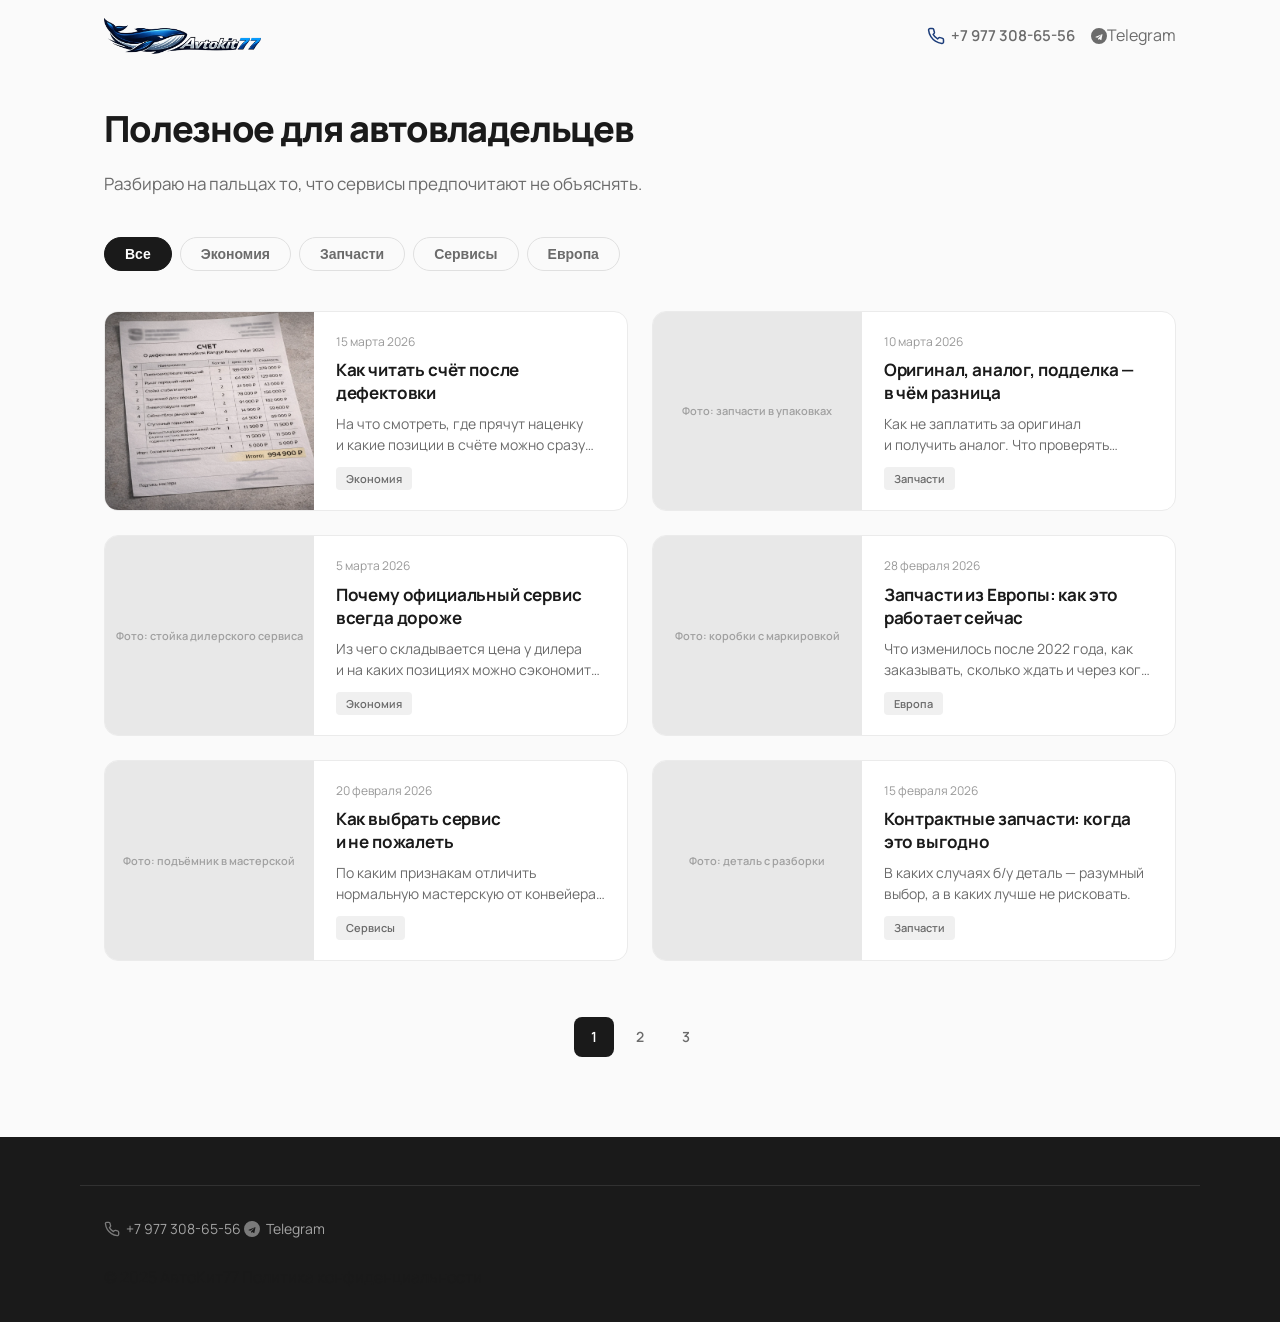
==== commit dd87528c: "Add invoice image to article page and blog listing" ====
--- a/blog/index.html
+++ b/blog/index.html
@@ -58,7 +58,7 @@
 
     <a href="kak-chitat-schet-posle-defektovki/" class="blog-card" data-cat="economy">
       <div class="blog-card__img">
-        <div class="blog-card__ph">Фото: счёт с цифрами крупным планом</div>
+        <img src="../img/kb-invoice.webp" alt="Счёт после дефектовки Range Rover Velar">
       </div>
       <div class="blog-card__body">
         <span class="blog-card__date">15 марта 2026</span>
--- a/style.css
+++ b/style.css
@@ -213,7 +213,6 @@
 .cases {
   background: var(--bg);
   padding: 100px 0 80px;
-  overflow: hidden;
 }
 .cases__head {
   max-width: 1120px; margin: 0 auto; padding: 0 24px;
@@ -243,11 +242,14 @@
   opacity: .3; pointer-events: none;
 }
 
-/* Track */
+/* Track wrapper */
+.cases__track-wrap {
+  max-width: 1120px; margin: 0 auto; padding: 0 24px;
+  overflow: hidden;
+}
 .cases__track {
   display: flex;
-  gap: 24px;
-  max-width: 1120px; margin: 0 auto; padding: 0 24px;
+  gap: 0;
   transition: transform .45s cubic-bezier(.4,0,.2,1);
 }
 
@@ -260,6 +262,7 @@
   border-radius: 16px;
   padding: 24px;
   min-height: 0;
+  box-sizing: border-box;
 }
 
 /* Photo collage (left) */
@@ -607,10 +610,11 @@
 .final-ft__footer {
   max-width: 1120px; margin: 0 auto;
   padding: 32px 24px 0;
-  display: flex; justify-content: space-between; align-items: center;
-}
-.final-ft__contacts {
-  display: flex; gap: 24px;
+  display: flex; flex-direction: column; gap: 20px;
+}
+.final-ft__row {
+  display: flex; align-items: center; justify-content: center;
+  gap: 24px; flex-wrap: wrap;
 }
 .final-ft__link {
   display: inline-flex; align-items: center; gap: 6px;
@@ -621,15 +625,14 @@
 .final-ft__link:hover { color: #fff; }
 .final-ft__link svg { flex-shrink: 0; opacity: .7; }
 .final-ft__link:hover svg { opacity: 1; }
-.final-ft__legal {
-  display: flex; align-items: center; gap: 16px;
+.final-ft__copy {
   font-size: 12px; color: rgba(255,255,255,.3);
 }
-.final-ft__legal a {
-  color: rgba(255,255,255,.3);
+.final-ft__copy-link {
+  font-size: 12px; color: rgba(255,255,255,.3);
   transition: color .2s;
 }
-.final-ft__legal a:hover { color: rgba(255,255,255,.6); }
+.final-ft__copy-link:hover { color: rgba(255,255,255,.6); }
 
 /* ========================================
    MODAL
